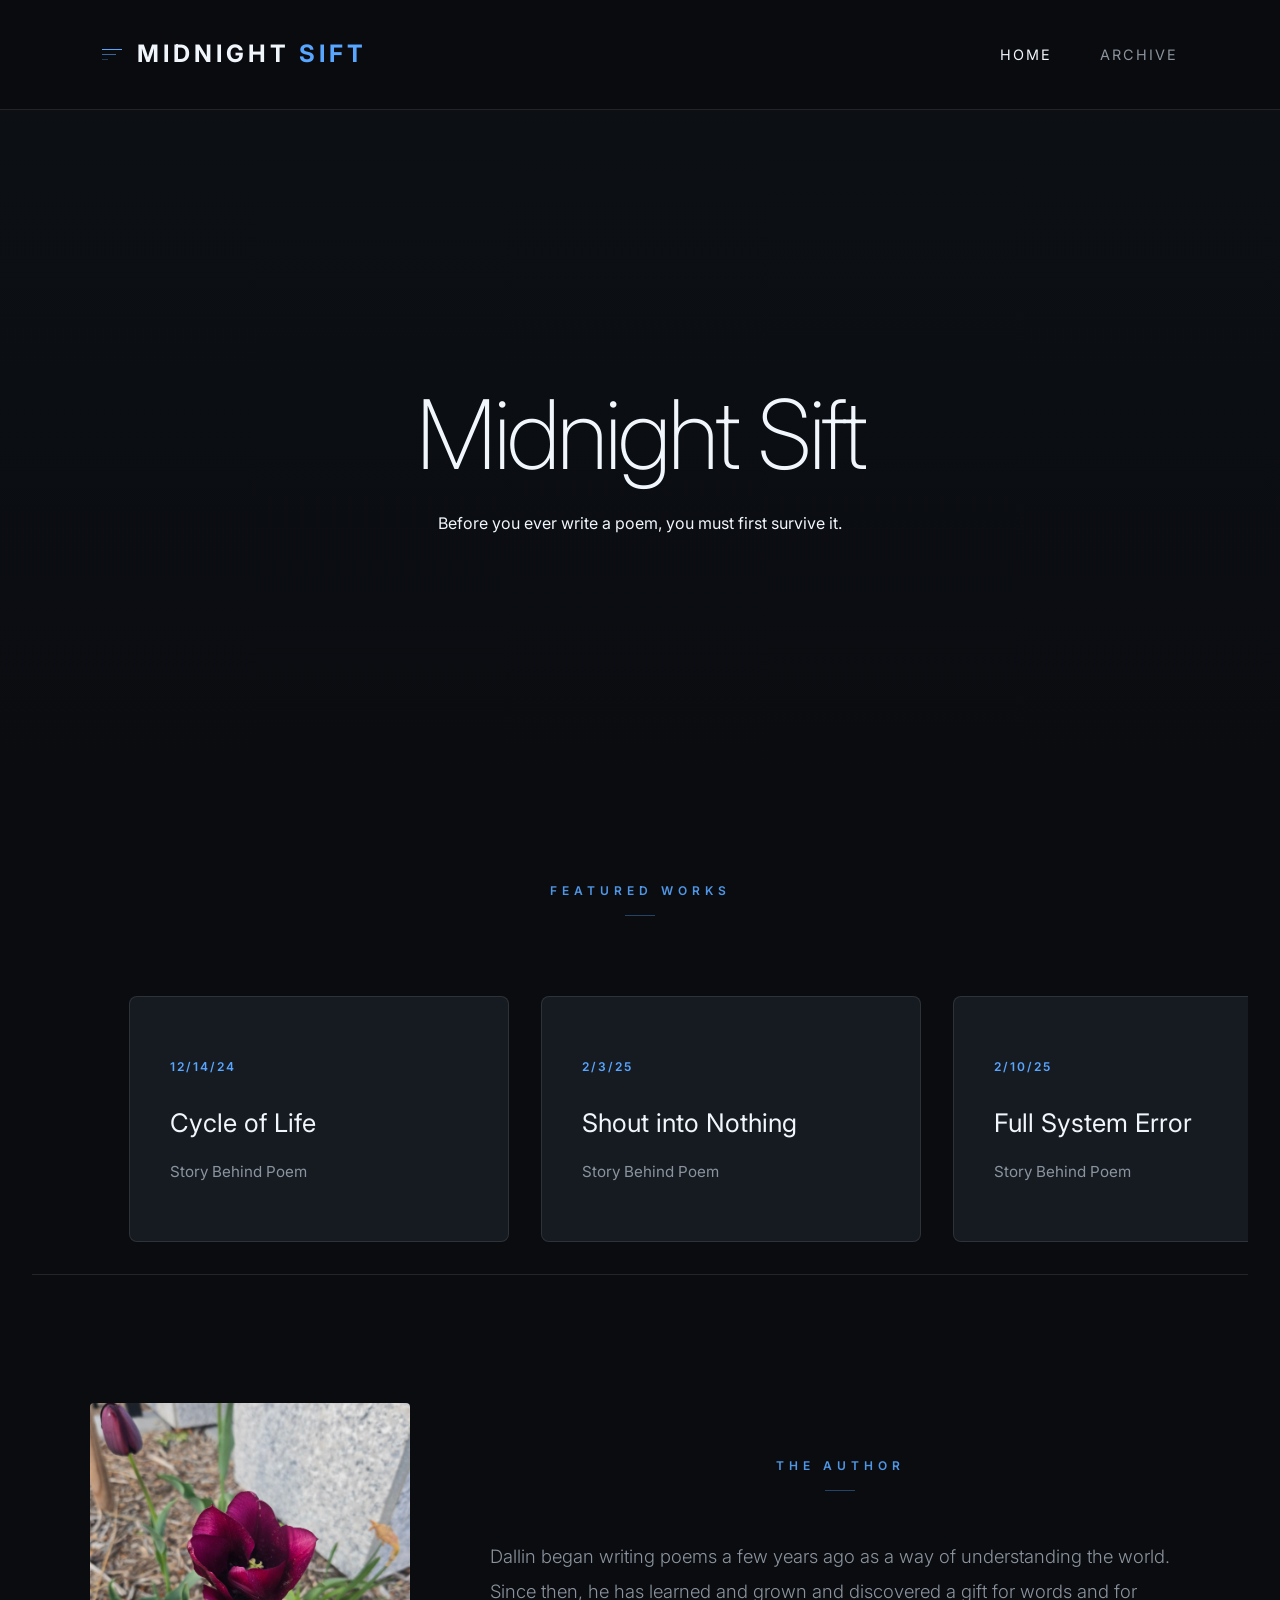
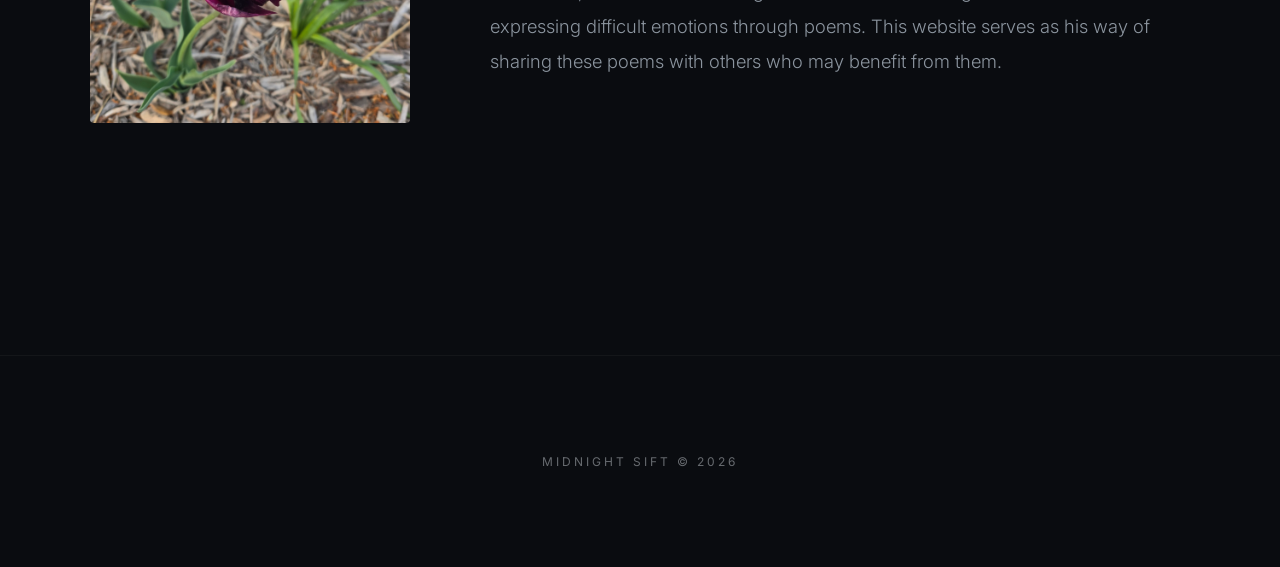
==== index.html @ d45278db "Update index.html" ====
<!DOCTYPE html>
<html lang="en">
<head>
    <meta charset="UTF-8">
    <meta name="viewport" content="width=device-width, initial-scale=1.0">
    <title>Midnight Sift</title>
    <link rel="stylesheet" href="style.css">
    <link href="https://fonts.googleapis.com/css2?family=Inter:wght@200;300;400;600&display=swap" rel="stylesheet">
    <link rel="icon" type="image/x-icon" href="logo.png?v=2"/>
</head>
<body>
    <header>
        <nav class="navbar">
            <div class="logo">
    <div class="logo-icon">
        <span class="line-1"></span>
        <span class="line-2"></span>
        <span class="line-3"></span>
    </div>
    <a href="index.html">Midnight <span>Sift</span></a>
</div>
            <ul class="nav-links">
                <li><a href="index.html" class="active">Home</a></li>
                <li><a href="archive.html">Archive</a></li>
            </ul>
        </nav>
    </header>

    <section class="fullscreen-hero">
        <div class="hero-overlay"></div>
        <div class="hero-content">
            <h1>Midnight Sift</h1>
            <p>Before you ever write a poem, you must first survive it.</p>
        </div>
    </section>

    <main class="container">
        <section class="section-label">Featured Works</section>
        <div class="carousel-container">
            <div class="carousel-track" id="featured-list">
                </div>
        </div>

        <section class="about-author-section">
            <div class="about-container">
                <div class="about-image">
                    <img src="profile.jpg" alt="Dallin Stahmann">
                </div>
                <div class="about-text">
                    <span class="section-label">The Author</span>
                    <p id="author-blurb">Dallin began writing poems a few years ago as a way of understanding the world. Since then, he has learned and grown and discovered a gift for words and for expressing difficult emotions through poems. This website serves as his way of sharing these poems with others who may benefit from them.</p>
                </div>
            </div>
        </section>
    </main>

    <footer>
        MIDNIGHT SIFT &copy; 2026
    </footer>

    <script src="data.js"></script>
    <script src="main.js"></script>
</body>
</html>
---- style.css ----
:root {
    --bg: #0a0c10;
    --surface: #161b22;
    --card-bg: #1c2128;
    --text: #f0f6fc;
    --muted: #8b949e;
    --accent: #58a6ff;
    --border: rgba(255, 255, 255, 0.1);
}

* { 
    margin: 0; 
    padding: 0; 
    box-sizing: border-box; 
}

body { 
    background: var(--bg); 
    color: var(--text); 
    font-family: 'Inter', sans-serif; 
    line-height: 1.6;
    -webkit-font-smoothing: antialiased;
}

/* --- NAVIGATION --- */
header {
    background: rgba(10, 12, 16, 0.95);
    backdrop-filter: blur(15px);
    border-bottom: 1px solid var(--border);
    position: sticky;
    top: 0;
    z-index: 1000;
}

.navbar { 
    display: flex; 
    justify-content: space-between; 
    align-items: center; 
    padding: 2.2rem 8%; 
    max-width: 1400px; 
    margin: 0 auto; 
}

.logo a { 
    text-decoration: none; 
    color: var(--text); 
    font-size: 1.5rem; 
    font-weight: 700; 
    letter-spacing: 4px; 
    text-transform: uppercase; 
}

/* --- THE ICON LOGO --- */
.logo {
    display: flex;
    align-items: center;
    gap: 15px; 
}

.logo-icon {
    display: flex;
    flex-direction: column;
    gap: 4px;
}

.logo-icon span {
    display: block;
    height: 1px;
    background: var(--accent);
    transition: all 0.4s ease;
}

.line-1 { 
    width: 20px;
}

.line-2 { 
    width: 14px; 
    opacity: 0.6; 
}

.line-3 { 
    width: 6px; 
    opacity: 0.3; 
}

.logo:hover .line-1 { 
    width: 24px; 
}

.logo:hover .line-2 { 
    width: 18px; 
    opacity: 1; 
}

.logo:hover .line-3 { 
    width: 12px; 
    opacity: 0.6; 
}

/* --- FEATURED WORKS LABEL --- */
.section-label { 
    display: block; 
    text-transform: uppercase; 
    font-size: 0.7rem; 
    letter-spacing: 6px; 
    color: var(--accent); 
    margin-bottom: 3.5rem; 
    text-align: center; 
    font-weight: 600;
    opacity: 0.9;
    position: relative;
}

.section-label::after {
    content: "";
    display: block;
    width: 30px;
    height: 1px;
    background: var(--accent);
    margin: 15px auto 0;
    opacity: 0.4;
}

.logo span { 
    color: var(--accent); 
}

.nav-links { 
    display: flex; 
    gap: 3rem; 
    list-style: none; 
}

.nav-links a { 
    text-decoration: none; 
    color: var(--muted); 
    font-size: 0.9rem; 
    text-transform: uppercase; 
    letter-spacing: 2px; 
    transition: 0.3s; 
}

.nav-links a:hover, .nav-links a.active { 
    color: var(--text); 
}

/* --- HERO SECTIONS --- */
.fullscreen-hero, .poem-hero-visual {
    position: relative;
    width: 100%;
    background-color: #0d1117; 
    background-image: url('hero.jpg');
    background-repeat: no-repeat;
    background-size: cover;
    display: flex;
    align-items: center;
    justify-content: center;
    text-align: center;
}

.fullscreen-hero { 
    height: 75vh; 
    background-position: center center; 
}

.poem-hero-visual { 
    height: 50vh; 
    background-position: center 30%; 
}

.hero-overlay, .poem-hero-overlay { 
    position: absolute; 
    inset: 0; 
    background: linear-gradient(to bottom, rgba(10, 12, 16, 0.3) 0%, var(--bg) 100%); 
    z-index: 1;
}

.hero-content, .poem-hero-content { 
    position: relative; 
    z-index: 2; 
    padding: 0 2rem; 
}

.hero-content h1 { 
    font-size: clamp(3rem, 10vw, 6rem); 
    font-weight: 200;
    letter-spacing: -3px; 
}

.poem-hero-content h1 { 
    font-size: clamp(2rem, 6vw, 3.5rem); 
    margin-top: 10px; 
}

/* --- CONTAINERS & LABELS --- */
.container { 
    max-width: 1300px; 
    margin: 0 auto; 
    padding: 6rem 2rem; 
}

.section-label { 
    display: block; 
    text-transform: uppercase; 
    font-size: 0.75rem; 
    letter-spacing: 5px; 
    color: var(--accent); 
    margin-bottom: 3rem; 
    text-align: center; 
    font-weight: 600;
}

/* --- GRID & CARDS --- */
.grid { 
    display: grid; 
    grid-template-columns: repeat(3, 1fr); 
    gap: 2.5rem; 
}

.card { 
    background: var(--surface); 
    border: 1px solid var(--border); 
    padding: 3.5rem 2.5rem; 
    border-radius: 8px; 
    cursor: pointer; 
    transition: all 0.4s cubic-bezier(0.165, 0.84, 0.44, 1); 
}

.card:hover { 
    border-color: var(--accent); 
    transform: translateY(-10px); 
    box-shadow: 0 20px 40px rgba(0,0,0,0.4); 
}

.card h2 { 
    font-size: 1.6rem; 
    font-weight: 400;
    margin: 1.5rem 0 1rem; 
    color: var(--text); 
}

.card p { 
    color: var(--muted); 
    font-size: 0.95rem; 
    line-height: 1.7; 
}

/* --- CAROUSEL (HOME PAGE) --- */
.carousel-container { 
    width: 100%; 
    overflow-x: auto; 
    scroll-snap-type: x mandatory; 
    scrollbar-width: none; 
    padding: 2rem 0; 
}

.carousel-container::-webkit-scrollbar { 
    display: none;
}

.carousel-track { 
    display: flex; 
    gap: 2rem; 
    padding: 0 8%; 
}

.carousel-track .card { 
    flex: 0 0 380px; 
    scroll-snap-align: center; 
}

/* --- SEARCH BAR --- */
.search-wrapper { 
    max-width: 650px; 
    margin: 0 auto 5rem; 
}

.search { 
    width: 100%; 
    padding: 1.5rem; 
    background: rgba(255, 255, 255, 0.03); 
    backdrop-filter: blur(10px);
    border: 1px solid var(--border); 
    border-radius: 100px; 
    color: var(--text); 
    font-size: 1.1rem; 
    text-align: center; 
    outline: none; 
    transition: 0.3s;
}

.search:focus { 
    border-color: var(--accent); 
    background: rgba(255, 255, 255, 0.07); 
}

/* --- POEM ARTICLE VIEW --- */
.poem-container { 
    max-width: 800px; 
    margin: -8rem auto 10rem; 
    background: var(--card-bg); 
    padding: 6rem; 
    border-radius: 12px; 
    border: 1px solid var(--border); 
    position: relative; 
    z-index: 10;
    box-shadow: 0 50px 100px rgba(0,0,0,0.8);
}

.poem-body { 
    font-size: 1.1rem; 
    line-height: 2.2; 
    color: #e6edf3; 
    white-space: pre-wrap; 
    font-weight: 300;
}

.poem-footer-nav {
    margin-top: 5rem;
    padding-top: 2rem;
    border-top: 1px solid var(--border);
}

.poem-footer-nav a {
    color: var(--accent);
    text-decoration: none;
    font-weight: 600;
    font-size: 0.8rem;
    letter-spacing: 2px;
    text-transform: uppercase;
}

/* --- AUTHOR SECTION --- */
.about-author-section { 
    padding: 8rem 0; 
    border-top: 1px solid var(--border); 
}

.about-container { 
    display: flex; 
    align-items: center; 
    gap: 5rem; 
    max-width: 1100px; 
    margin: 0 auto; 
}

.about-image img { 
    width: 320px; 
    height: 320px; 
    object-fit: cover; 
    border-radius: 4px; 
}

.about-text { 
    flex: 1; 
}

#author-blurb {
    font-size: 1.15rem;
    line-height: 1.9;
    color: var(--muted);
    font-weight: 300;
    margin-top: 1.5rem;
}

/* --- FOOTER --- */
footer { 
    padding: 6rem 0; 
    text-align: center; 
    opacity: 0.4; 
    font-size: 0.75rem; 
    letter-spacing: 3px; 
    text-transform: uppercase;
    border-top: 1px solid var(--border); 
}

/* --- RESPONSIVE FIXES --- */
@media (max-width: 1100px) { 
    .grid { 
        grid-template-columns: repeat(2, 1fr); 
    } 
}

@media (max-width: 850px) { 
    .about-container { 
        flex-direction: column; 
        text-align: center; 
    }
    
    .about-image img {
        width: 100%; 
        max-width: 300px; 
        height: auto; 
    }
}

@media (max-width: 700px) { 
    .grid { 
        grid-template-columns: 1fr; 
    } 
    
    .poem-container { 
        padding: 3rem 1.5rem; 
        margin: 2rem 1rem 6rem; 
    }
    
    .hero-content h1 { 
        font-size: 3.5rem; 
    }
    
    .navbar { 
        padding: 1.5rem 5%; 
    }
    
    .nav-links { 
        gap: 1.5rem; 
    }
}
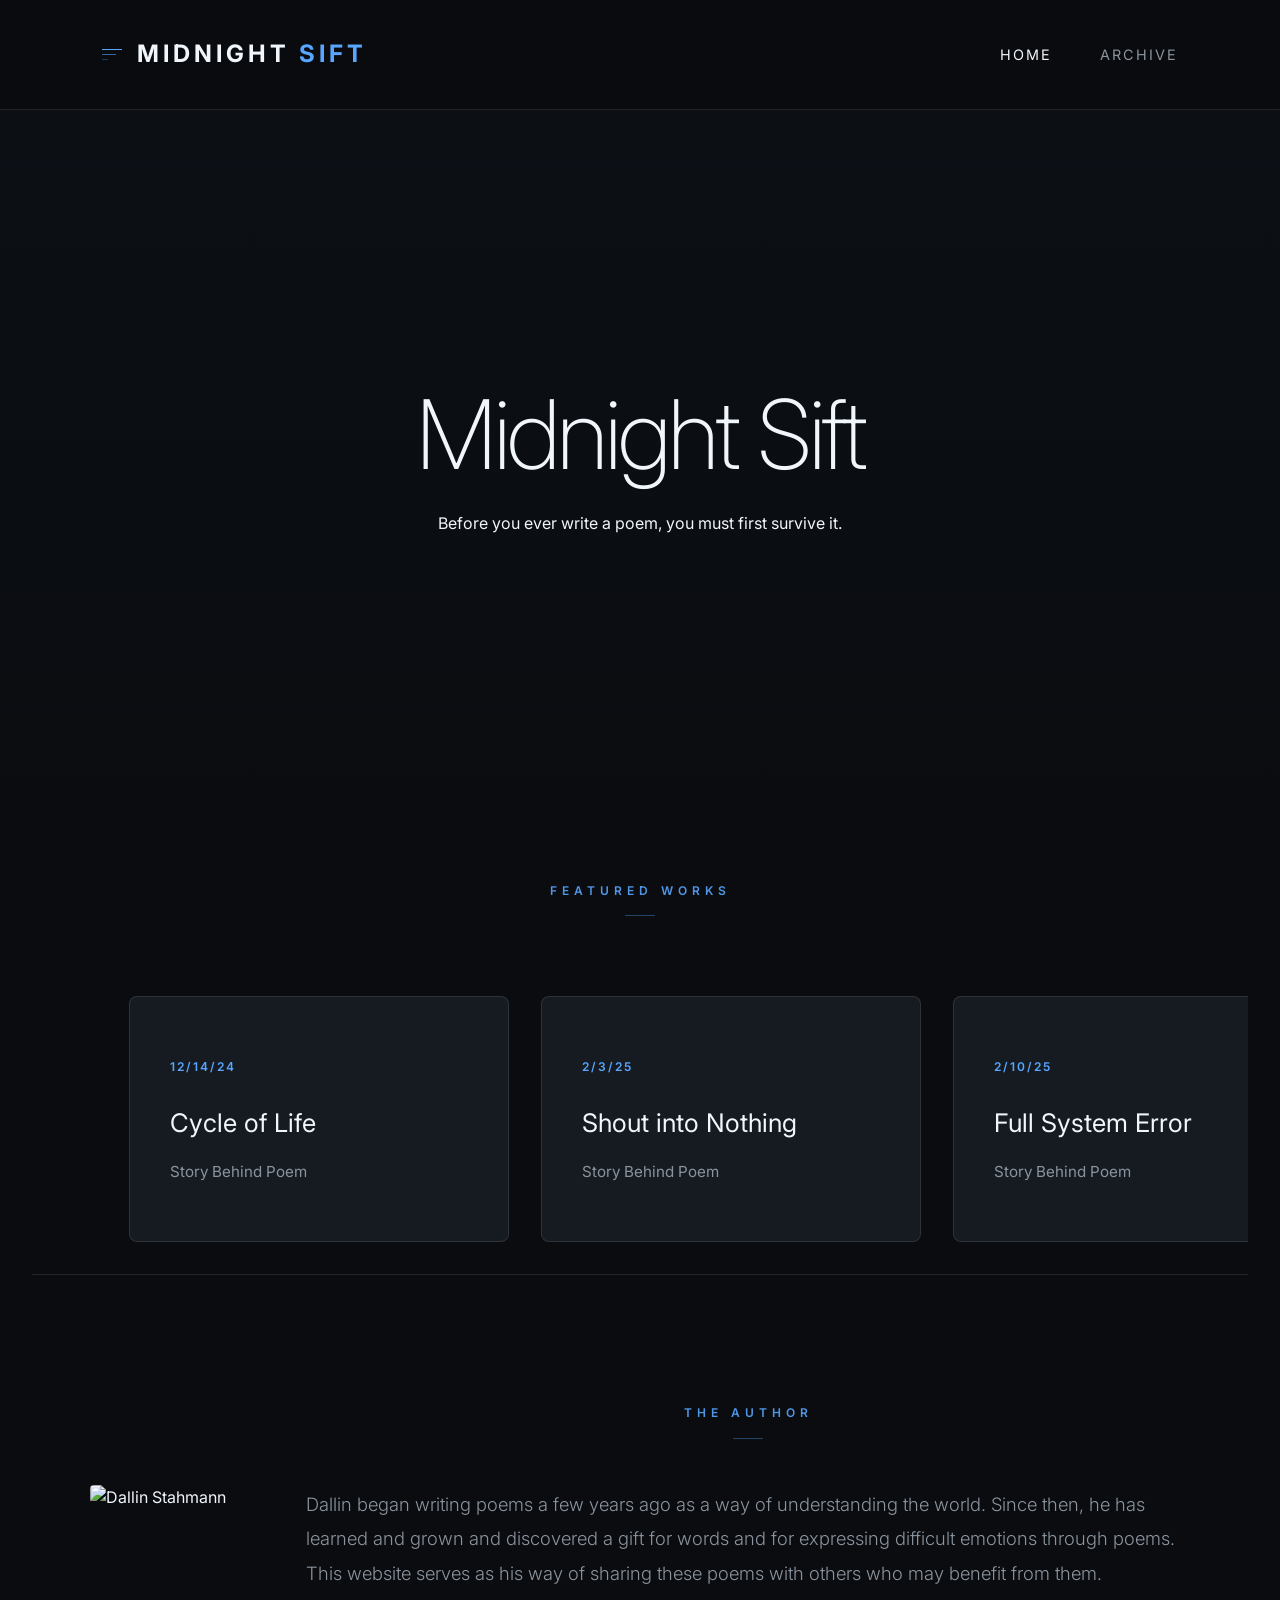
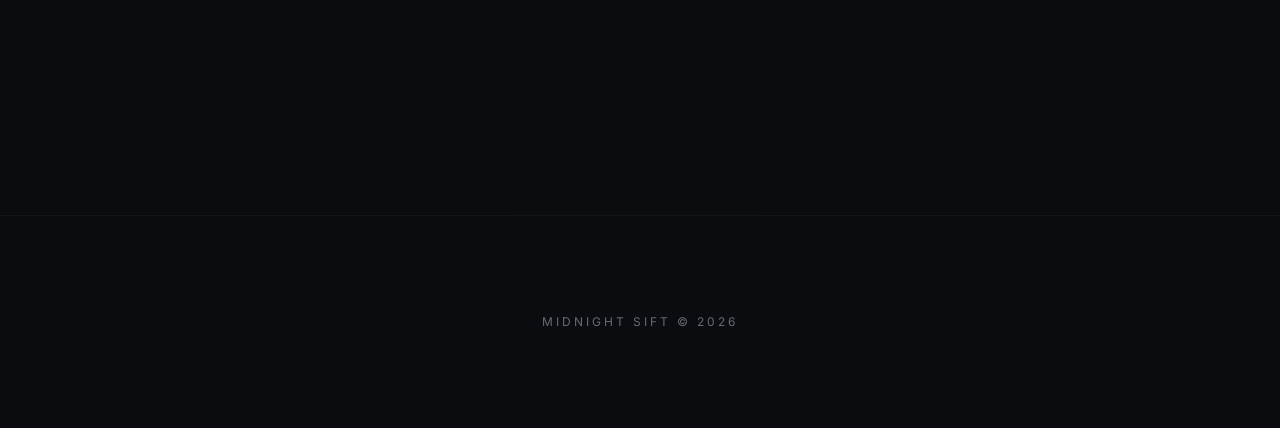
==== commit e6d6bf32: "Update index.html" ====
--- a/index.html
+++ b/index.html
@@ -44,7 +44,7 @@
         <section class="about-author-section">
             <div class="about-container">
                 <div class="about-image">
-                    <img src="profile.jpg" alt="Dallin Stahmann">
+                    <img src="profile.heic" alt="Dallin Stahmann">
                 </div>
                 <div class="about-text">
                     <span class="section-label">The Author</span>
@@ -59,6 +59,6 @@
     </footer>
 
     <script src="data.js"></script>
-    <script src="main.js"></script>
+    <script src="script.js"></script>
 </body>
 </html>
--- a/style.css
+++ b/style.css
@@ -146,11 +146,23 @@
 }
 
 /* --- HERO SECTIONS --- */
-.fullscreen-hero, .poem-hero-visual {
+.fullscreen-hero {
     position: relative;
     width: 100%;
     background-color: #0d1117; 
+    background-repeat: no-repeat;
     background-image: url('hero.jpg');
+    background-size: cover;
+    display: flex;
+    align-items: center;
+    justify-content: center;
+    text-align: center;
+}
+
+.poem-hero-visual {
+    position: relative;
+    width: 100%;
+    background-color: #0d1117; 
     background-repeat: no-repeat;
     background-size: cover;
     display: flex;
@@ -295,6 +307,39 @@
     background: rgba(255, 255, 255, 0.07); 
 }
 
+/*-- Filter --*/
+.filter-bar {
+    display: flex;
+    justify-content: center;
+    gap: 1rem;
+    margin-top: 1.5rem;
+    flex-wrap: wrap;
+}
+
+.filter-btn {
+    background: transparent;
+    border: 1px solid var(--border);
+    color: var(--muted);
+    padding: 0.5rem 1.2rem;
+    border-radius: 20px;
+    font-size: 0.75rem;
+    text-transform: uppercase;
+    letter-spacing: 1px;
+    cursor: pointer;
+    transition: all 0.3s ease;
+}
+
+.filter-btn:hover {
+    border-color: var(--accent);
+    color: var(--text);
+}
+
+.filter-btn.active {
+    background: var(--accent);
+    color: var(--bg);
+    border-color: var(--accent);
+}
+
 /* --- POEM ARTICLE VIEW --- */
 .poem-container { 
     max-width: 800px; 
@@ -417,3 +462,30 @@
         gap: 1.5rem; 
     }
 }
+
+@media (max-width: 600px) {
+    .navbar {
+        padding: 1.2rem 5%;
+    }
+    
+    .logo-icon {
+        gap: 3px; 
+    }
+    
+    .line-1 { 
+        width: 15px; 
+    }
+    
+    .line-2 { 
+        width: 10px; 
+    }
+    
+    .line-3 { 
+        width: 5px; 
+    }
+    
+    .logo a {
+        font-size: 1.1rem; 
+        letter-spacing: 2px;
+    }
+}
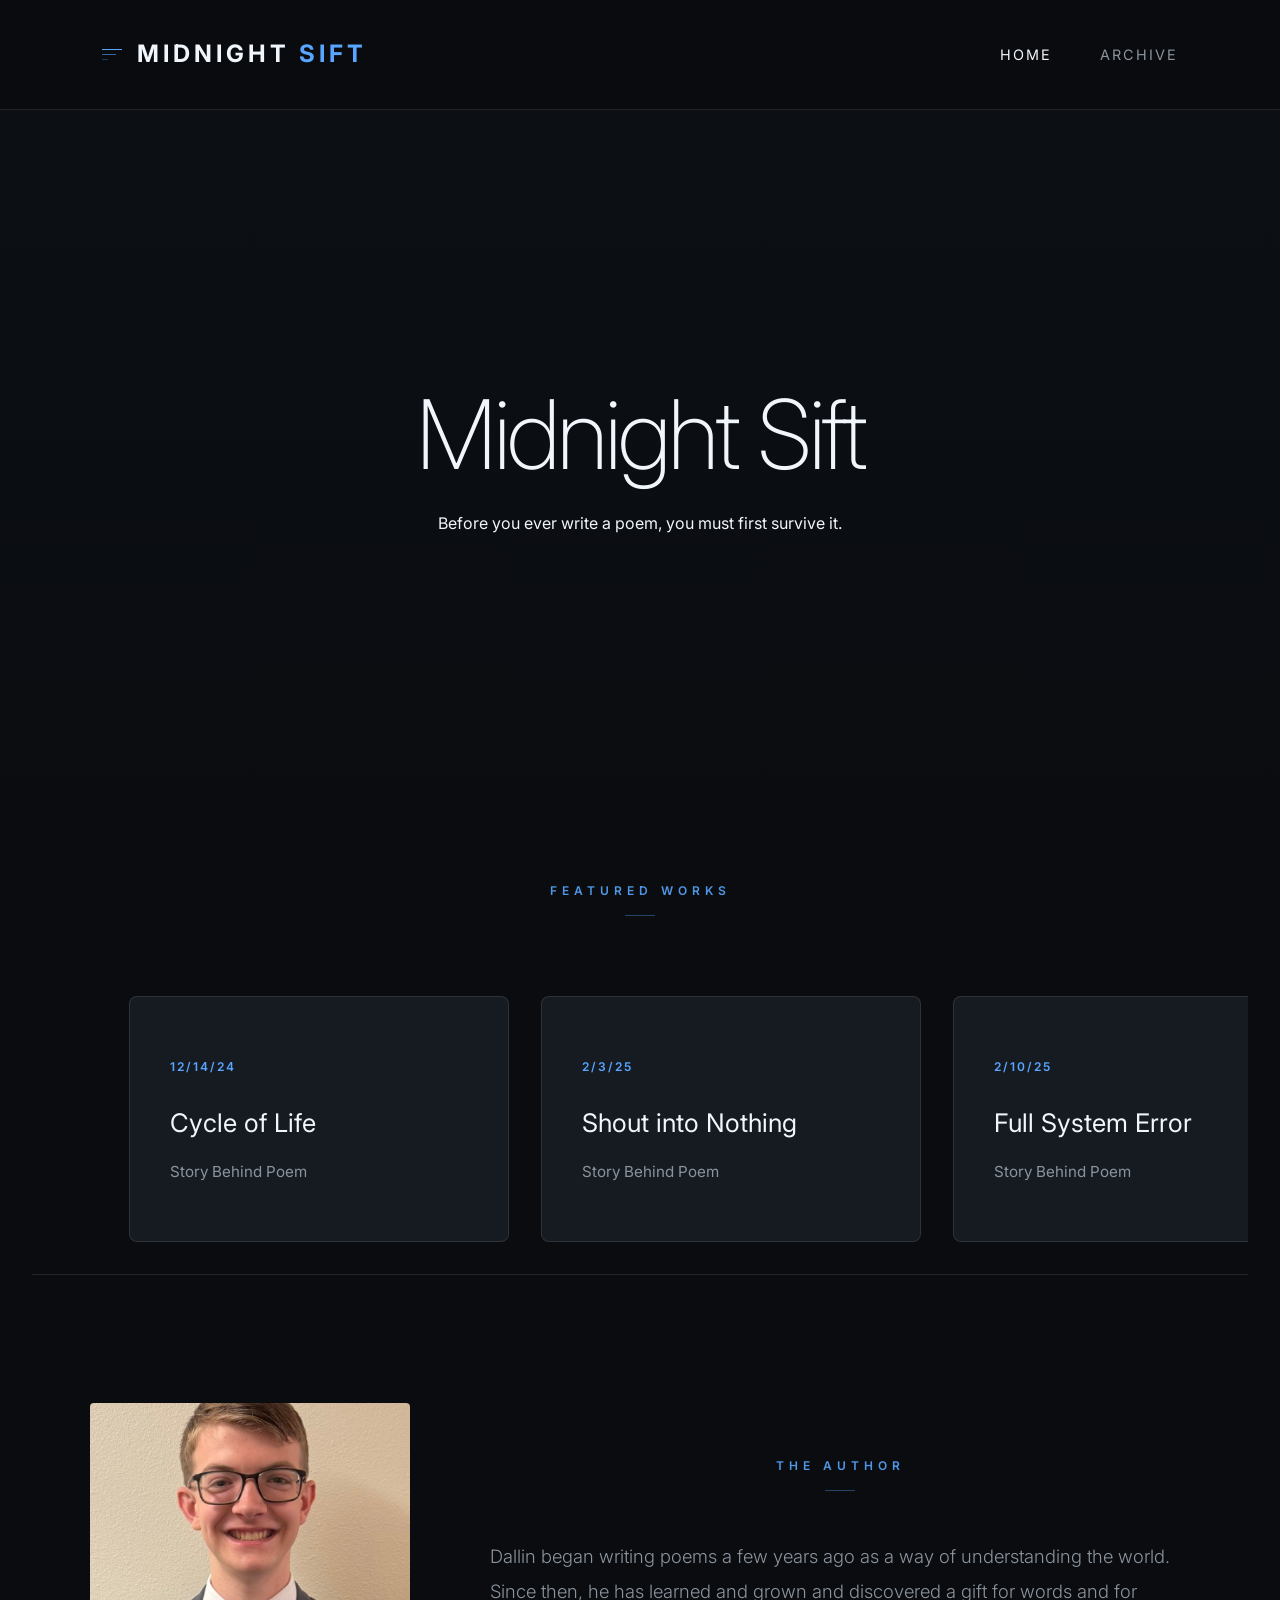
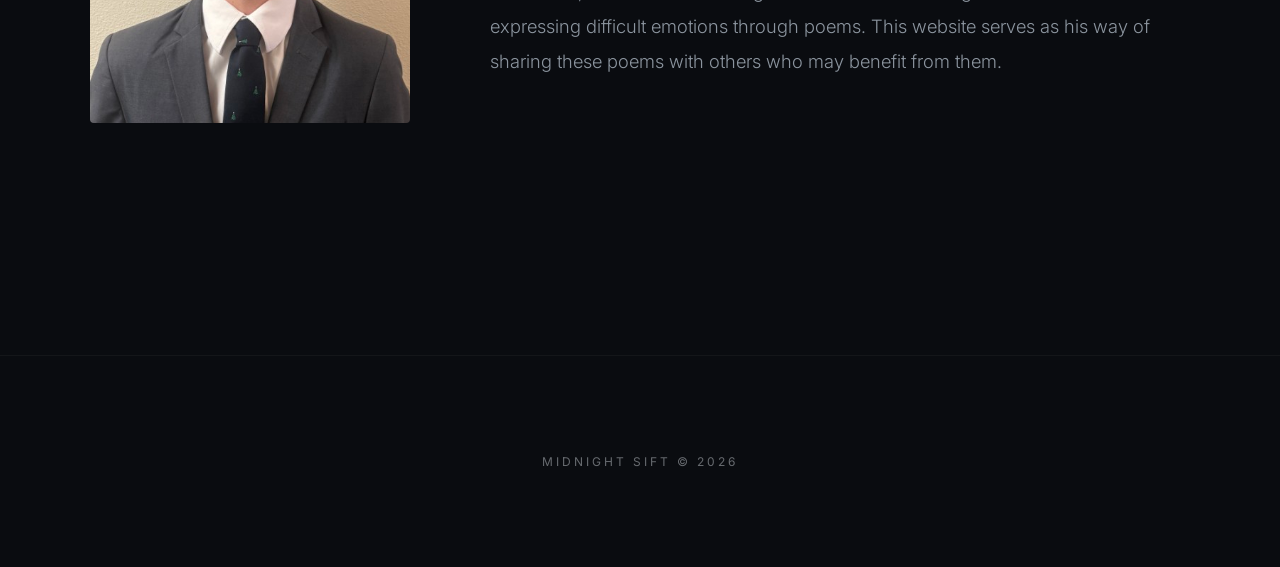
==== commit 7a067328: "Update index.html" ====
--- a/index.html
+++ b/index.html
@@ -44,7 +44,7 @@
         <section class="about-author-section">
             <div class="about-container">
                 <div class="about-image">
-                    <img src="profile.heic" alt="Dallin Stahmann">
+                    <img src="profile.jpeg" alt="Dallin Stahmann">
                 </div>
                 <div class="about-text">
                     <span class="section-label">The Author</span>
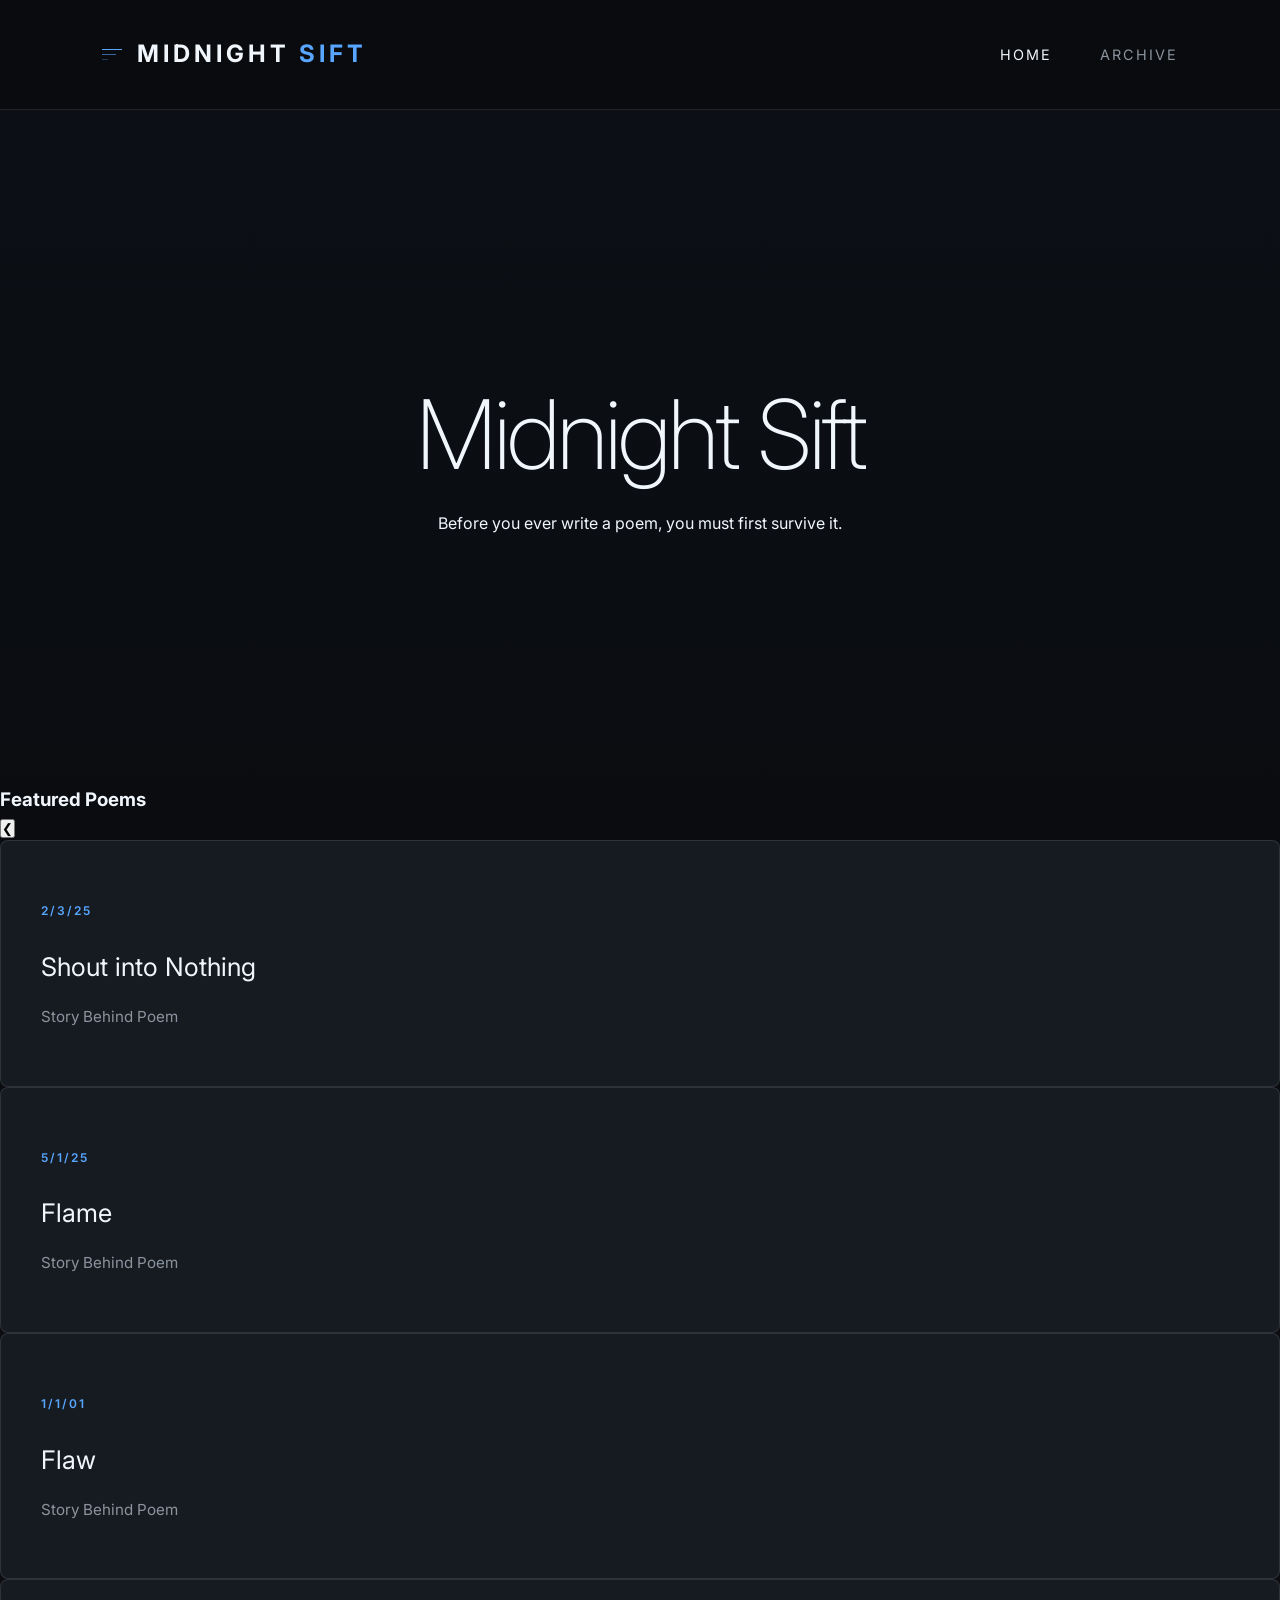
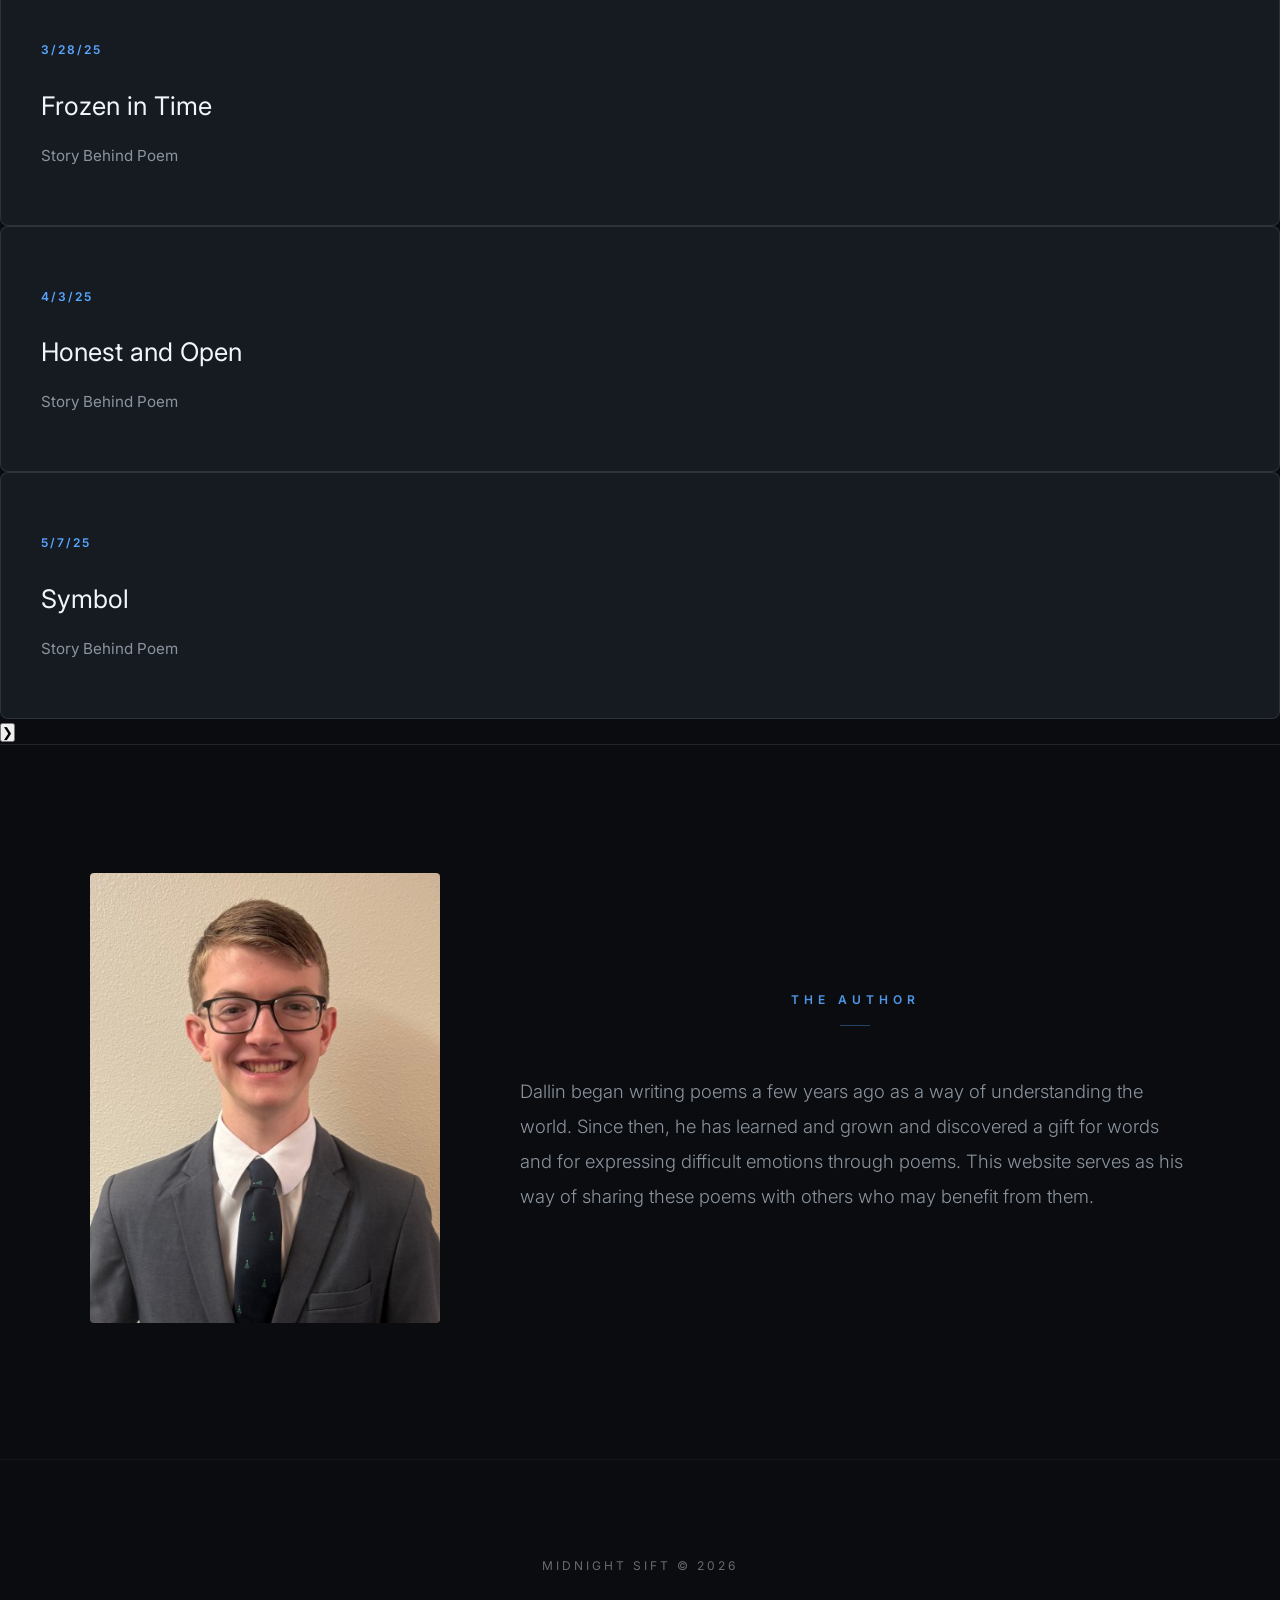
==== commit 43f1fc91: "Update index.html" ====
--- a/index.html
+++ b/index.html
@@ -34,12 +34,20 @@
         </div>
     </section>
 
-    <main class="container">
-        <section class="section-label">Featured Works</section>
-        <div class="carousel-container">
-            <div class="carousel-track" id="featured-list">
-                </div>
-        </div>
+   <section class="section blog-section">
+  <div class="container-card">
+    <h3>Featured Poems</h3>
+    <div class="blog-carousel">
+      <button class="blog-carousel-btn prev" id="prev-btn" aria-label="Previous poem">&#10094;</button>
+      
+      <div class="blog-carousel-track-container">
+        <div id="featured-list" class="blog-card-grid"></div>
+      </div>
+      
+      <button class="blog-carousel-btn next" id="next-btn" aria-label="Next poem">&#10095;</button>
+    </div>
+  </div>
+</section>
 
         <section class="about-author-section">
             <div class="about-container">
--- a/style.css
+++ b/style.css
@@ -258,7 +258,7 @@
     line-height: 1.7; 
 }
 
-/* --- CAROUSEL (HOME PAGE) --- */
+/* --- CAROUSEL (HOME PAGE) --- */fc
 .carousel-container { 
     width: 100%; 
     overflow-x: auto; 
@@ -391,8 +391,8 @@
 }
 
 .about-image img { 
-    width: 320px; 
-    height: 320px; 
+    width: 350px; 
+    height: 450px; 
     object-fit: cover; 
     border-radius: 4px; 
 }
